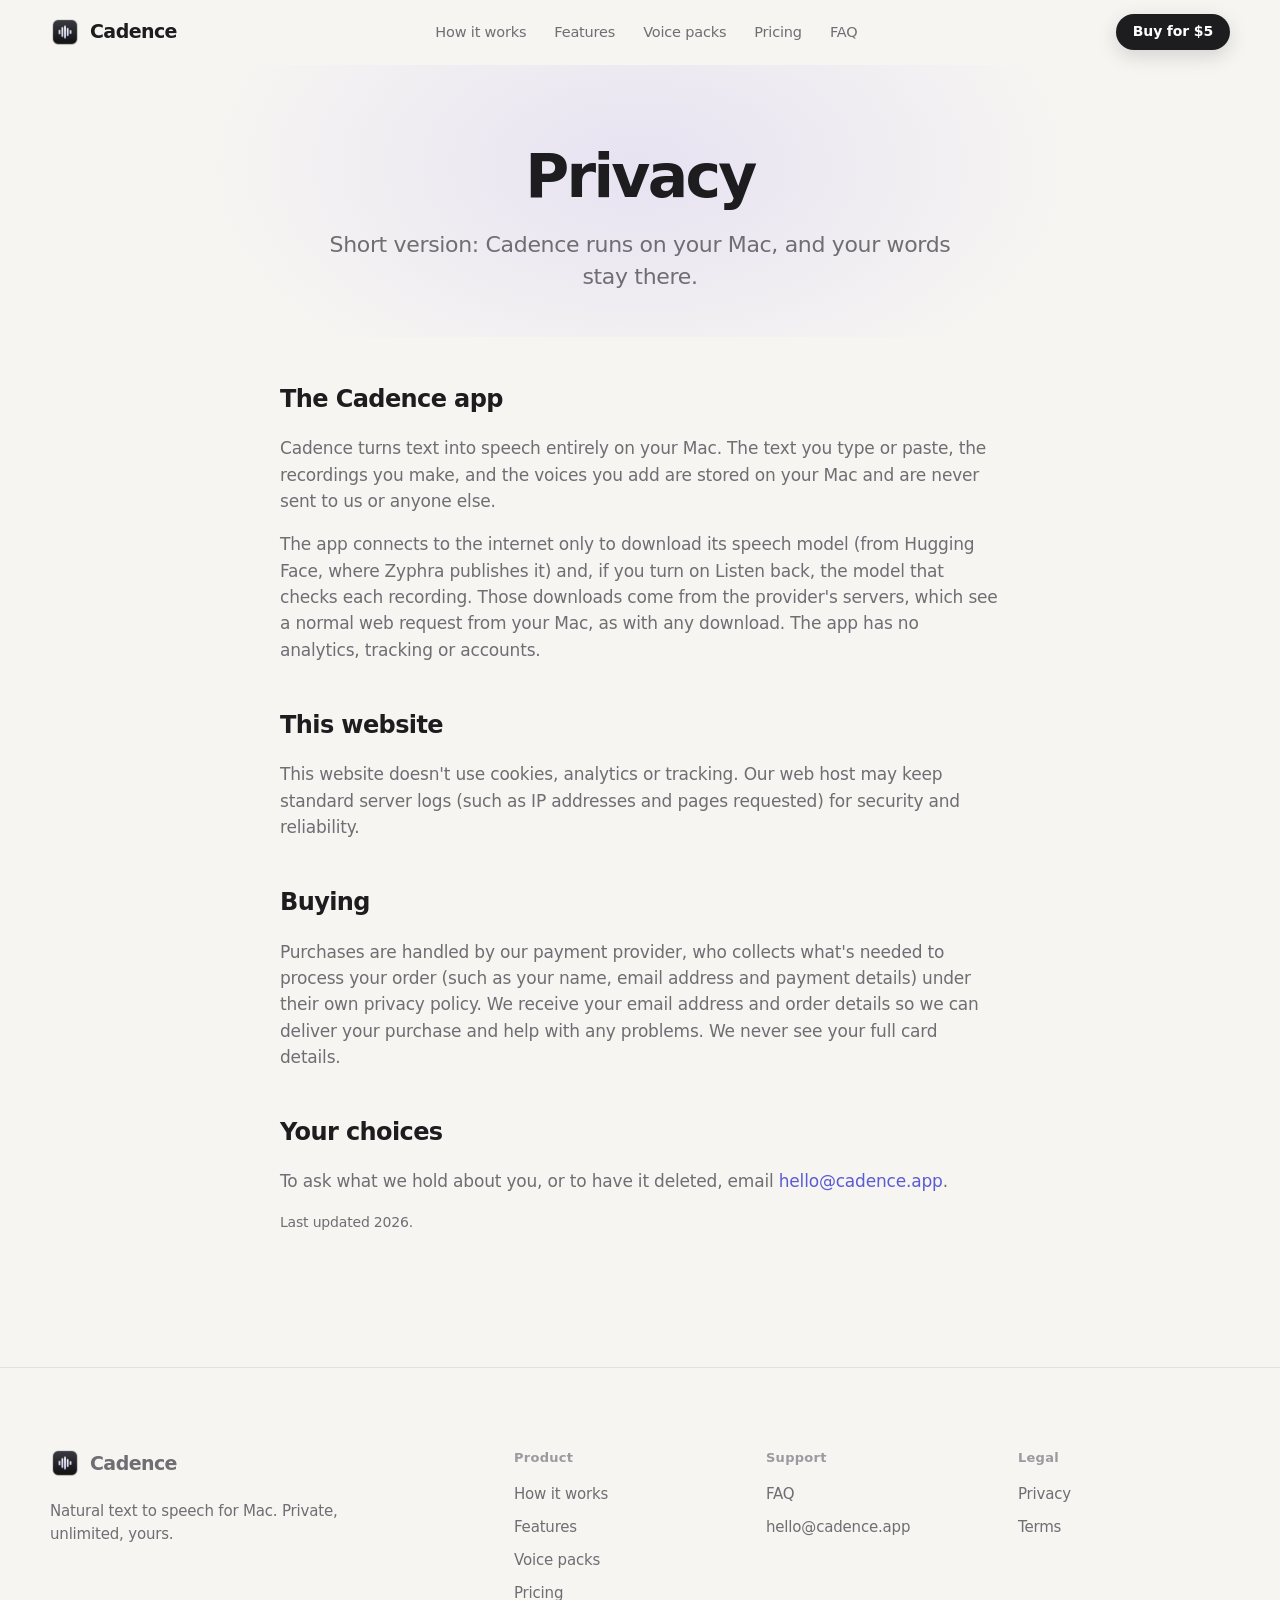
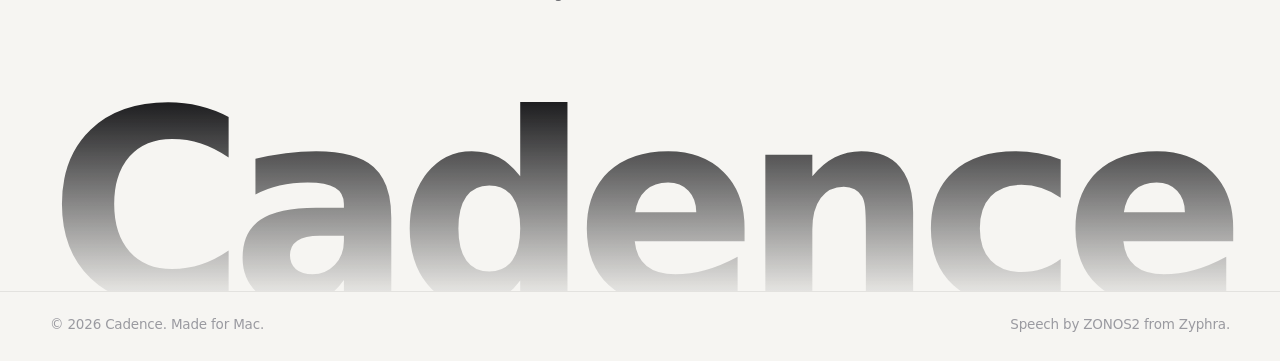
==== privacy.html @ 1a692eb3 "Cadence website: home page, voice packs store, privacy and terms A static site styled after the app " ====
<!doctype html>
<html lang="en">
<head>
  <meta charset="utf-8">
  <meta name="viewport" content="width=device-width, initial-scale=1">
  <title>Privacy · Cadence</title>
  <meta name="description" content="How Cadence handles your data: your words stay on your Mac.">
  <meta name="theme-color" content="#f6f5f2" media="(prefers-color-scheme: light)">
  <meta name="theme-color" content="#111113" media="(prefers-color-scheme: dark)">
  <meta property="og:title" content="Privacy · Cadence">
  <meta property="og:description" content="Turn writing into natural speech in voices you choose. Runs on your Mac. $5, once.">
  <meta property="og:image" content="assets/img/og.png">
  <meta property="og:type" content="website">
  <meta name="twitter:card" content="summary_large_image">
  <link rel="icon" href="assets/img/icon.png">
  <link rel="apple-touch-icon" href="assets/img/icon.png">
  <link rel="stylesheet" href="assets/css/site.css">
</head>
<body>
  <a class="skip" href="index.html#main">Skip to content</a>

  <header class="site-header">
    <nav class="nav wrap" aria-label="Main">
      <a class="logo" href="index.html"><img src="assets/img/icon.png" alt="">Cadence</a>
      <div class="nav-links">
        <a href="index.html#how">How it works</a>
        <a href="index.html#features">Features</a>
        <a href="voices.html">Voice packs</a>
        <a href="index.html#pricing">Pricing</a>
        <a href="index.html#faq">FAQ</a>
      </div>
      <div class="nav-right">
        <a class="btn btn-primary btn-sm" data-buy="app"><span>Buy for <span data-price>$5</span></span></a>
        <button class="menu-button" aria-label="Menu" aria-expanded="false">
          <svg class="icon" viewBox="0 0 24 24"><path d="M4 8h16M4 16h16"/></svg>
        </button>
      </div>
    </nav>
    <div class="mobile-menu" hidden>
      <a href="index.html#how">How it works</a><a href="index.html#features">Features</a><a href="voices.html">Voice packs</a>
      <a href="index.html#pricing">Pricing</a><a href="index.html#faq">FAQ</a>
    </div>
  </header>

<!-- DRAFT: a starting point, not legal advice. Have it reviewed before you sell. -->
  <main id="main">
    <section class="page-hero">
      <div class="wrap"><h1 class="headline reveal">Privacy</h1>
        <p class="lede reveal">Short version: Cadence runs on your Mac, and your words stay there.</p></div>
    </section>
    <div class="prose wrap">
      <h2>The Cadence app</h2>
      <p>Cadence turns text into speech entirely on your Mac. The text you type or paste, the recordings you make, and the voices you add are stored on your Mac and are never sent to us or anyone else.</p>
      <p>The app connects to the internet only to download its speech model (from Hugging Face, where Zyphra publishes it) and, if you turn on Listen back, the model that checks each recording. Those downloads come from the provider's servers, which see a normal web request from your Mac, as with any download. The app has no analytics, tracking or accounts.</p>
      <h2>This website</h2>
      <p>This website doesn't use cookies, analytics or tracking. Our web host may keep standard server logs (such as IP addresses and pages requested) for security and reliability.</p>
      <h2>Buying</h2>
      <p>Purchases are handled by our payment provider, who collects what's needed to process your order (such as your name, email address and payment details) under their own privacy policy. We receive your email address and order details so we can deliver your purchase and help with any problems. We never see your full card details.</p>
      <h2>Your choices</h2>
      <p>To ask what we hold about you, or to have it deleted, email <a data-email href="#"></a>.</p>
      <p class="small">Last updated <span data-year>2026</span>.</p>
    </div>
  </main>

  <footer class="site-footer">
    <div class="wrap footer-grid">
      <div class="footer-brand">
        <a class="logo" href="index.html"><img src="assets/img/icon.png" alt="">Cadence</a>
        <p>Natural text to speech for Mac. Private, unlimited, yours.</p>
      </div>
      <div><h4>Product</h4><ul>
        <li><a href="index.html#how">How it works</a></li><li><a href="index.html#features">Features</a></li>
        <li><a href="voices.html">Voice packs</a></li><li><a href="index.html#pricing">Pricing</a></li></ul></div>
      <div><h4>Support</h4><ul>
        <li><a href="index.html#faq">FAQ</a></li><li><a data-email data-keep-text href="#">Contact us</a></li></ul></div>
      <div><h4>Legal</h4><ul>
        <li><a href="privacy.html">Privacy</a></li><li><a href="terms.html">Terms</a></li></ul></div>
    </div>
    <div class="wordmark" aria-hidden="true">Cadence</div>
    <div class="footer-bottom">
      <div class="wrap">
        <span>© <span data-year>2026</span> Cadence. Made for Mac.</span>
        <span>Speech by ZONOS2 from Zyphra.</span>
      </div>
    </div>
  </footer>

  <script src="assets/js/config.js"></script>
  <script src="assets/js/site.js"></script>
</body>
</html>
---- assets/css/site.css ----
/* Cadence — site styles. Colors and type follow the app. */
:root {
  --bg: #f6f5f2;
  --surface: #ffffff;
  --surface-2: #efeee9;
  --text: #1d1d1f;
  --muted: #6e6e73;
  --faint: #9a9aa0;
  --line: rgba(0, 0, 0, 0.08);
  --line-strong: rgba(0, 0, 0, 0.14);
  --accent: #5b5bd6;
  --accent-2: #8f6ff0;
  --accent-soft: rgba(91, 91, 214, 0.1);
  --ink: #1d1d1f;
  --on-ink: #ffffff;
  --shadow: 0 1px 2px rgba(0, 0, 0, 0.04), 0 10px 30px rgba(0, 0, 0, 0.07);
  --shadow-lg: 0 2px 6px rgba(0, 0, 0, 0.05), 0 40px 100px rgba(20, 20, 60, 0.18);
  --radius: 22px;
  --font: -apple-system, BlinkMacSystemFont, "SF Pro Display", "SF Pro Text", "Inter", "Helvetica Neue", system-ui, sans-serif;
  --mono: ui-monospace, "SF Mono", Menlo, monospace;
  --wrap: 1180px;
  color-scheme: light;
}

@media (prefers-color-scheme: dark) {
  :root {
    --bg: #111113;
    --surface: #1b1b1e;
    --surface-2: #26262a;
    --text: #f2f2f4;
    --muted: #a0a0a6;
    --faint: #6f6f76;
    --line: rgba(255, 255, 255, 0.08);
    --line-strong: rgba(255, 255, 255, 0.15);
    --accent: #8c8cf2;
    --accent-2: #b39cff;
    --accent-soft: rgba(140, 140, 242, 0.14);
    --ink: #f2f2f4;
    --on-ink: #111113;
    --shadow: 0 1px 2px rgba(0, 0, 0, 0.3), 0 10px 30px rgba(0, 0, 0, 0.35);
    --shadow-lg: 0 2px 6px rgba(0, 0, 0, 0.4), 0 40px 100px rgba(0, 0, 0, 0.6);
    color-scheme: dark;
  }
}

*, *::before, *::after { box-sizing: border-box; }
[hidden] { display: none !important; }
html { scroll-behavior: smooth; -webkit-text-size-adjust: 100%; }
body {
  margin: 0; background: var(--bg); color: var(--text);
  font: 17px/1.55 var(--font); letter-spacing: -0.011em;
  -webkit-font-smoothing: antialiased; text-rendering: optimizeLegibility;
}
img { max-width: 100%; display: block; }
a { color: inherit; text-decoration: none; }
button { font: inherit; color: inherit; }
svg.icon { width: 22px; height: 22px; fill: none; stroke: currentColor; stroke-width: 1.7; stroke-linecap: round; stroke-linejoin: round; }
:focus-visible { outline: 2px solid var(--accent); outline-offset: 3px; border-radius: 6px; }
.wrap { width: min(var(--wrap), calc(100% - 48px)); margin: 0 auto; }
.skip { position: absolute; left: -999px; top: 8px; z-index: 100; background: var(--ink); color: var(--on-ink); padding: 8px 14px; border-radius: 999px; }
.skip:focus { left: 12px; }

/* ---------- type ---------- */
.eyebrow {
  display: inline-flex; align-items: center; gap: 8px; padding: 6px 12px 6px 8px; border-radius: 999px;
  background: var(--surface); border: 1px solid var(--line); font-size: 13px; color: var(--muted); font-weight: 500;
}
.eyebrow .dot { width: 18px; height: 18px; border-radius: 50%; background: linear-gradient(135deg, var(--accent), var(--accent-2)); display: grid; place-items: center; }
.eyebrow .dot::after { content: ""; width: 6px; height: 6px; border-radius: 50%; background: #fff; }
h1, h2, h3 { margin: 0; letter-spacing: -0.035em; font-weight: 700; }
.display { font-size: clamp(46px, 8.2vw, 104px); line-height: 0.98; letter-spacing: -0.05em; }
.headline { font-size: clamp(34px, 5vw, 60px); line-height: 1.04; letter-spacing: -0.045em; }
.title { font-size: 22px; line-height: 1.2; letter-spacing: -0.02em; font-weight: 650; }
.lede { font-size: clamp(18px, 2vw, 22px); line-height: 1.45; color: var(--muted); letter-spacing: -0.015em; max-width: 640px; }
.muted { color: var(--muted); }
.small { font-size: 14px; }
.gradient-text { background: linear-gradient(100deg, var(--accent) 10%, var(--accent-2) 90%); -webkit-background-clip: text; background-clip: text; color: transparent; }

/* ---------- buttons ---------- */
.btn {
  display: inline-flex; align-items: center; justify-content: center; gap: 8px; height: 46px; padding: 0 22px;
  border-radius: 999px; border: 1px solid var(--line-strong); background: var(--surface); font-weight: 600;
  font-size: 16px; letter-spacing: -0.01em; cursor: pointer; transition: transform .15s ease, background .2s, opacity .2s, box-shadow .2s;
  white-space: nowrap;
}
.btn:hover { background: var(--surface-2); }
.btn:active { transform: scale(.98); }
.btn-primary { background: var(--ink); color: var(--on-ink); border-color: transparent; box-shadow: 0 6px 20px rgba(0, 0, 0, .14); }
.btn-primary:hover { background: var(--ink); opacity: .9; }
.btn-ghost { background: transparent; border-color: transparent; }
.btn-ghost:hover { background: var(--surface); }
.btn-sm { height: 36px; padding: 0 16px; font-size: 14px; }
.btn .arrow { transition: transform .2s; }
.btn:hover .arrow { transform: translateX(3px); }

/* ---------- header ---------- */
.site-header {
  position: sticky; top: 0; z-index: 50; transition: background .25s, border-color .25s, backdrop-filter .25s;
  border-bottom: 1px solid transparent;
}
.site-header.scrolled {
  background: color-mix(in srgb, var(--bg) 78%, transparent);
  backdrop-filter: saturate(180%) blur(18px); -webkit-backdrop-filter: saturate(180%) blur(18px);
  border-bottom-color: var(--line);
}
.nav { height: 64px; display: flex; align-items: center; justify-content: space-between; gap: 24px; }
.logo { display: inline-flex; align-items: center; gap: 10px; font-weight: 700; font-size: 19px; letter-spacing: -0.03em; }
.logo img { width: 30px; height: 30px; }
.nav-links { display: flex; gap: 28px; font-size: 14.5px; color: var(--muted); }
.nav-links a { transition: color .15s; }
.nav-links a:hover, .nav-links a[aria-current="page"] { color: var(--text); }
.nav-right { display: flex; align-items: center; gap: 10px; }
.menu-button { display: none; width: 38px; height: 38px; border: 0; background: transparent; border-radius: 10px; cursor: pointer; }
.mobile-menu { display: none; }

/* ---------- hero ---------- */
.hero { position: relative; padding: 72px 0 40px; text-align: center; overflow: hidden; }
.hero::before {
  content: ""; position: absolute; inset: -20% -10% auto; height: 900px; z-index: -1; pointer-events: none;
  background:
    radial-gradient(40% 50% at 30% 30%, rgba(143, 111, 240, .16), transparent 70%),
    radial-gradient(45% 55% at 70% 40%, rgba(91, 91, 214, .14), transparent 70%);
  filter: blur(10px);
}
.hero .eyebrow { margin-bottom: 28px; }
.hero h1 { margin: 0 auto; max-width: 980px; }
.hero .lede { margin: 26px auto 0; }
.hero-ctas { display: flex; gap: 12px; justify-content: center; flex-wrap: wrap; margin-top: 36px; }
.req { margin-top: 18px; font-size: 13.5px; color: var(--faint); }

.window {
  position: relative; margin: 64px auto 0; width: min(1080px, 100%); border-radius: 16px; overflow: hidden;
  background: var(--surface); border: 1px solid var(--line); box-shadow: var(--shadow-lg);
}
.window-bar { height: 30px; display: flex; align-items: center; gap: 8px; padding: 0 14px; background: var(--surface); border-bottom: 1px solid var(--line); }
.window-bar i { width: 12px; height: 12px; border-radius: 50%; background: #ff5f57; }
.window-bar i:nth-child(2) { background: #febc2e; }
.window-bar i:nth-child(3) { background: #28c840; }
.window img { width: 100%; height: auto; }

/* ---------- sections ---------- */
section { padding: 120px 0; }
.section-head { text-align: center; max-width: 760px; margin: 0 auto 56px; }
.section-head .kicker { font-size: 14px; font-weight: 600; color: var(--accent); letter-spacing: 0; margin-bottom: 14px; display: block; }
.section-head .lede { margin: 18px auto 0; }

/* ---------- samples ---------- */
.samples { display: grid; grid-template-columns: repeat(3, 1fr); gap: 18px; }
.sample {
  display: flex; flex-direction: column; gap: 18px; padding: 24px; border-radius: var(--radius);
  background: var(--surface); border: 1px solid var(--line); box-shadow: var(--shadow);
}
.sample-head { display: flex; align-items: center; gap: 12px; }
.avatar {
  width: 40px; height: 40px; border-radius: 50%; flex: none; display: grid; place-items: center; color: #fff;
  font-size: 14px; font-weight: 650;
  background: linear-gradient(135deg, hsl(var(--h, 240) 55% 60%), hsl(calc(var(--h, 240) + 40) 55% 48%));
}
.sample-name { font-weight: 650; letter-spacing: -0.02em; }
.sample-style { font-size: 13.5px; color: var(--muted); }
.sample blockquote { margin: 0; font-size: 17px; line-height: 1.5; color: var(--text); flex: 1; }
.sample blockquote::before { content: "“"; } .sample blockquote::after { content: "”"; }
.play-row { display: flex; align-items: center; gap: 14px; }
.play {
  width: 44px; height: 44px; border-radius: 50%; border: 0; flex: none; display: grid; place-items: center;
  background: var(--accent); color: #fff; cursor: pointer; transition: transform .15s, opacity .2s;
}
.play:hover { transform: scale(1.05); }
.play svg { width: 18px; height: 18px; fill: currentColor; }
.play .i-pause { display: none; }
.play.playing .i-play { display: none; }
.play.playing .i-pause { display: block; }
.play[disabled] { background: var(--surface-2); color: var(--faint); cursor: default; transform: none; }
.wave { display: flex; align-items: center; gap: 3px; height: 28px; flex: 1; }
.wave span { width: 3px; border-radius: 3px; background: var(--line-strong); height: 30%; transition: background .3s; }
.playing + .wave span { background: var(--accent); animation: wave 1s ease-in-out infinite; }
@keyframes wave { 0%, 100% { transform: scaleY(.45); } 50% { transform: scaleY(1); } }
.soon-note { font-size: 13px; color: var(--faint); }

/* ---------- how it works ---------- */
.steps { display: grid; grid-template-columns: repeat(3, 1fr); gap: 18px; margin-bottom: 40px; }
.step { padding: 6px 4px; }
.step .num { font-size: 13px; font-weight: 650; color: var(--accent); font-variant-numeric: tabular-nums; }
.step h3 { font-size: 21px; letter-spacing: -0.025em; margin: 10px 0 8px; }
.step p { margin: 0; color: var(--muted); }
.showcase { display: grid; gap: 22px; justify-items: center; }
.tabs { display: inline-flex; gap: 4px; padding: 4px; border-radius: 999px; background: var(--surface); border: 1px solid var(--line); box-shadow: var(--shadow); flex-wrap: wrap; justify-content: center; }
.tab { height: 38px; padding: 0 18px; border: 0; border-radius: 999px; background: transparent; color: var(--muted); font-weight: 550; font-size: 14.5px; cursor: pointer; transition: background .2s, color .2s; }
.tab[aria-selected="true"] { background: var(--ink); color: var(--on-ink); }
.showcase .window { margin-top: 6px; }
.showcase .caption { text-align: center; color: var(--muted); max-width: 620px; min-height: 3.1em; margin: 0; }
.showcase picture img { transition: opacity .25s; }

/* ---------- features (bento) ---------- */
.bento { display: grid; grid-template-columns: repeat(6, 1fr); gap: 18px; }
.tile {
  grid-column: span 2; position: relative; overflow: hidden; padding: 30px; border-radius: var(--radius);
  background: var(--surface); border: 1px solid var(--line); box-shadow: var(--shadow); min-height: 250px;
  display: flex; flex-direction: column;
}
.tile.wide { grid-column: span 3; }
.tile.full { grid-column: span 6; }
.tile .tile-icon { width: 44px; height: 44px; border-radius: 12px; display: grid; place-items: center; background: var(--accent-soft); color: var(--accent); margin-bottom: auto; }
.tile h3 { font-size: 23px; letter-spacing: -0.03em; margin: 26px 0 8px; }
.tile p { margin: 0; color: var(--muted); font-size: 16px; }
.tile.dark { background: #141416; color: #f2f2f4; border-color: transparent; }
.tile.dark p { color: #a0a0a6; }
.tile.dark .tile-icon { background: rgba(255, 255, 255, .08); color: #fff; }
.tile .big-number { font-size: clamp(52px, 7vw, 84px); font-weight: 750; letter-spacing: -0.05em; line-height: 1; margin-top: auto; }
.tile-private .tile-icon { margin-bottom: 0; }
.tile-private .big-number { margin-top: 26px; }
.big-number .unit { font-size: 18px; font-weight: 500; letter-spacing: -0.01em; color: #a0a0a6; margin-left: 6px; }
.tile code, .code-card { font-family: var(--mono); font-size: 13.5px; }
.code-card { margin-top: 18px; padding: 14px 16px; border-radius: 12px; background: var(--surface-2); line-height: 1.8; color: var(--muted); }
.code-card b { color: var(--text); font-weight: 500; }
.tile .bars { display: flex; align-items: center; gap: 6px; height: 70px; margin-top: 18px; }
.tile .bars span { flex: 1; border-radius: 6px; background: linear-gradient(180deg, var(--accent-2), var(--accent)); opacity: .85; animation: wave 1.6s ease-in-out infinite; }
.tile.dark .bars span { background: linear-gradient(180deg, #fff, #b8b8ff); }

/* ---------- compare ---------- */
.compare { width: min(880px, 100%); margin: 0 auto; border-radius: var(--radius); overflow: hidden; background: var(--surface); border: 1px solid var(--line); box-shadow: var(--shadow); }
.compare table { width: 100%; border-collapse: collapse; }
.compare th, .compare td { padding: 18px 24px; text-align: left; border-bottom: 1px solid var(--line); font-size: 16px; vertical-align: top; }
.compare tr:last-child td { border-bottom: 0; }
.compare thead th { font-size: 14px; font-weight: 600; color: var(--muted); background: var(--surface-2); }
.compare thead th.us { color: var(--text); }
.compare td:first-child { color: var(--muted); width: 30%; }
.compare td.us { font-weight: 600; }
.yes { color: var(--accent); }

/* ---------- packs ---------- */
.packs { display: grid; grid-template-columns: repeat(3, 1fr); gap: 18px; }
.pack {
  display: flex; flex-direction: column; padding: 26px; border-radius: var(--radius); background: var(--surface);
  border: 1px solid var(--line); box-shadow: var(--shadow); transition: transform .25s, box-shadow .25s;
}
.pack:hover { transform: translateY(-3px); box-shadow: var(--shadow-lg); }
.pack-top { display: flex; justify-content: space-between; align-items: center; margin-bottom: 22px; }
.faces { display: flex; }
.faces .avatar { width: 36px; height: 36px; font-size: 12.5px; border: 2px solid var(--surface); margin-left: -9px; }
.faces .avatar:first-child { margin-left: 0; }
.chip { font-size: 12.5px; font-weight: 600; color: var(--muted); padding: 5px 10px; border-radius: 999px; background: var(--surface-2); }
.pack h3 { font-size: 23px; letter-spacing: -0.03em; }
.pack p { margin: 8px 0 0; color: var(--muted); font-size: 15.5px; flex: 1; }
.pack .voices-list { margin-top: 14px; font-size: 13.5px; color: var(--faint); }
.pack-foot { display: flex; align-items: center; justify-content: space-between; gap: 12px; margin-top: 22px; padding-top: 18px; border-top: 1px solid var(--line); }
.pack-foot .price { font-size: 22px; font-weight: 700; letter-spacing: -0.03em; }
.pack-foot .actions { display: flex; align-items: center; gap: 8px; }
.pack .play { width: 36px; height: 36px; }
.pack .play svg { width: 15px; height: 15px; }
.more-link { display: flex; justify-content: center; margin-top: 36px; }

.filters { position: relative; z-index: 1; display: flex; flex-wrap: wrap; justify-content: center; gap: 8px; margin: 0 0 40px; }
.filter { height: 36px; padding: 0 16px; border-radius: 999px; border: 1px solid var(--line-strong); background: transparent; color: var(--muted); font-size: 14.5px; font-weight: 550; cursor: pointer; }
.filter[aria-pressed="true"] { background: var(--ink); color: var(--on-ink); border-color: transparent; }

.bundle {
  display: flex; align-items: center; justify-content: space-between; gap: 24px; flex-wrap: wrap;
  margin-top: 18px; padding: 30px 34px; border-radius: var(--radius); color: #fff;
  background: radial-gradient(120% 140% at 0% 0%, #6d5ae6 0%, #2a2a8a 45%, #141416 100%);
  box-shadow: var(--shadow-lg);
}
.bundle h3 { font-size: 26px; letter-spacing: -0.03em; }
.bundle p { margin: 6px 0 0; color: rgba(255, 255, 255, .72); }
.bundle .price { font-size: 30px; font-weight: 750; letter-spacing: -0.04em; margin-right: 14px; }
.bundle .btn { background: #fff; color: #141416; border-color: transparent; }

/* ---------- pricing ---------- */
.price-card {
  width: min(520px, 100%); margin: 0 auto; padding: 44px; border-radius: 28px; text-align: center;
  background: var(--surface); border: 1px solid var(--line); box-shadow: var(--shadow-lg); position: relative; overflow: hidden;
}
.price-card::before { content: ""; position: absolute; inset: 0 0 auto; height: 4px; background: linear-gradient(90deg, var(--accent), var(--accent-2)); }
.price-card img { width: 72px; height: 72px; margin: 0 auto 18px; }
.price-card .amount { font-size: 76px; font-weight: 750; letter-spacing: -0.06em; line-height: 1; margin: 18px 0 6px; }
.price-card .once { color: var(--muted); }
.price-card ul { list-style: none; padding: 0; margin: 30px 0; text-align: left; display: grid; gap: 12px; }
.price-card li { display: flex; gap: 12px; align-items: flex-start; font-size: 16px; }
.price-card li svg { flex: none; color: var(--accent); margin-top: 2px; width: 20px; height: 20px; }
.price-card .btn { width: 100%; height: 52px; font-size: 17px; }
.price-card .req { margin-top: 16px; }

/* ---------- faq ---------- */
.faq { width: min(820px, 100%); margin: 0 auto; }
.faq details { border-bottom: 1px solid var(--line); }
.faq summary {
  list-style: none; cursor: pointer; padding: 22px 0; display: flex; justify-content: space-between; align-items: center;
  gap: 20px; font-size: 19px; font-weight: 600; letter-spacing: -0.02em;
}
.faq summary::-webkit-details-marker { display: none; }
.faq summary::after { content: "+"; font-size: 26px; font-weight: 300; color: var(--muted); transition: transform .25s; flex: none; }
.faq details[open] summary::after { transform: rotate(45deg); }
.faq details p { margin: -6px 0 22px; color: var(--muted); max-width: 680px; }

/* ---------- final cta ---------- */
.cta-band { text-align: center; padding: 140px 0; }
.cta-band .headline { max-width: 820px; margin: 0 auto; }
.cta-band .hero-ctas { margin-top: 30px; }

/* ---------- footer ---------- */
.site-footer { position: relative; overflow: hidden; padding: 80px 0 0; border-top: 1px solid var(--line); }
.footer-grid { display: grid; grid-template-columns: 2fr 1fr 1fr 1fr; gap: 40px; }
.footer-grid h4 { margin: 0 0 14px; font-size: 13px; font-weight: 600; color: var(--faint); letter-spacing: .02em; }
.footer-grid ul { list-style: none; margin: 0; padding: 0; display: grid; gap: 10px; font-size: 15px; }
.footer-grid a { color: var(--muted); transition: color .15s; }
.footer-grid a:hover { color: var(--text); }
.footer-brand p { color: var(--muted); max-width: 300px; margin: 14px 0 0; font-size: 15px; }
.wordmark {
  font-size: clamp(84px, 21vw, 320px); font-weight: 800; letter-spacing: -0.055em; line-height: .8; text-align: center;
  margin: 70px 0 0; user-select: none; white-space: nowrap;
  background: linear-gradient(180deg, var(--text) 0%, color-mix(in srgb, var(--text) 8%, transparent) 88%);
  -webkit-background-clip: text; background-clip: text; color: transparent;
  transform: translateY(12%);
}
.footer-bottom { position: relative; border-top: 1px solid var(--line); background: var(--bg); }
.footer-bottom .wrap { display: flex; justify-content: space-between; flex-wrap: wrap; gap: 12px; padding: 22px 0 26px; font-size: 13.5px; color: var(--faint); }

/* ---------- page header (inner pages) ---------- */
.page-hero { padding: 80px 0 44px; text-align: center; position: relative; overflow: hidden; }
.page-hero::before {
  content: ""; position: absolute; inset: -40% -10% auto; height: 700px; z-index: -1; pointer-events: none;
  background: radial-gradient(40% 50% at 50% 30%, rgba(143, 111, 240, .14), transparent 70%);
}
.page-hero .lede { margin: 22px auto 0; }
.prose { width: min(720px, 100%); margin: 0 auto; padding: 0 0 120px; }
.prose h2 { font-size: 24px; letter-spacing: -0.025em; margin: 44px 0 12px; }
.prose p, .prose li { color: var(--muted); }
.prose a { color: var(--accent); }

/* ---------- toast & reveal ---------- */
.toast {
  position: fixed; left: 50%; bottom: 28px; transform: translateX(-50%); z-index: 80; padding: 12px 18px; border-radius: 14px;
  background: var(--ink); color: var(--on-ink); font-size: 14.5px; box-shadow: var(--shadow-lg); max-width: calc(100% - 32px);
}
.reveal { opacity: 0; transform: translateY(24px); transition: opacity .8s cubic-bezier(.2, .7, .2, 1), transform .8s cubic-bezier(.2, .7, .2, 1); }
.reveal.in { opacity: 1; transform: none; }
@media (prefers-reduced-motion: reduce) {
  html { scroll-behavior: auto; }
  .reveal { opacity: 1; transform: none; transition: none; }
  .tile .bars span, .playing + .wave span { animation: none; }
}

/* ---------- responsive ---------- */
@media (max-width: 980px) {
  .nav-links { display: none; }
  .menu-button { display: grid; place-items: center; }
  .mobile-menu {
    display: grid; position: fixed; inset: 64px 0 auto; padding: 12px 24px 24px; gap: 4px; background: var(--bg);
    border-bottom: 1px solid var(--line); box-shadow: var(--shadow); z-index: 49;
  }
  .mobile-menu[hidden] { display: none !important; }
  .mobile-menu a { padding: 12px 0; font-size: 18px; font-weight: 550; border-bottom: 1px solid var(--line); }
  .samples, .packs { grid-template-columns: 1fr 1fr; }
  .bento { grid-template-columns: 1fr 1fr; }
  .tile, .tile.wide { grid-column: span 1; }
  .tile.full { grid-column: span 2; }
  .footer-grid { grid-template-columns: 1fr 1fr; }
  .footer-brand { grid-column: span 2; }
}
@media (max-width: 640px) {
  body { font-size: 16px; }
  .wrap { width: calc(100% - 32px); }
  section { padding: 84px 0; }
  .hero { padding-top: 48px; }
  .window { margin-top: 44px; border-radius: 12px; }
  .samples, .packs, .steps { grid-template-columns: 1fr; }
  .bento { grid-template-columns: 1fr; }
  .tile, .tile.wide, .tile.full { grid-column: span 1; min-height: 0; }
  .compare th, .compare td { padding: 14px 14px; font-size: 14.5px; }
  .compare td:first-child { width: 34%; }
  .price-card { padding: 32px 22px; }
  .nav-right .btn-ghost { display: none; }
  .bundle { padding: 26px; }
}
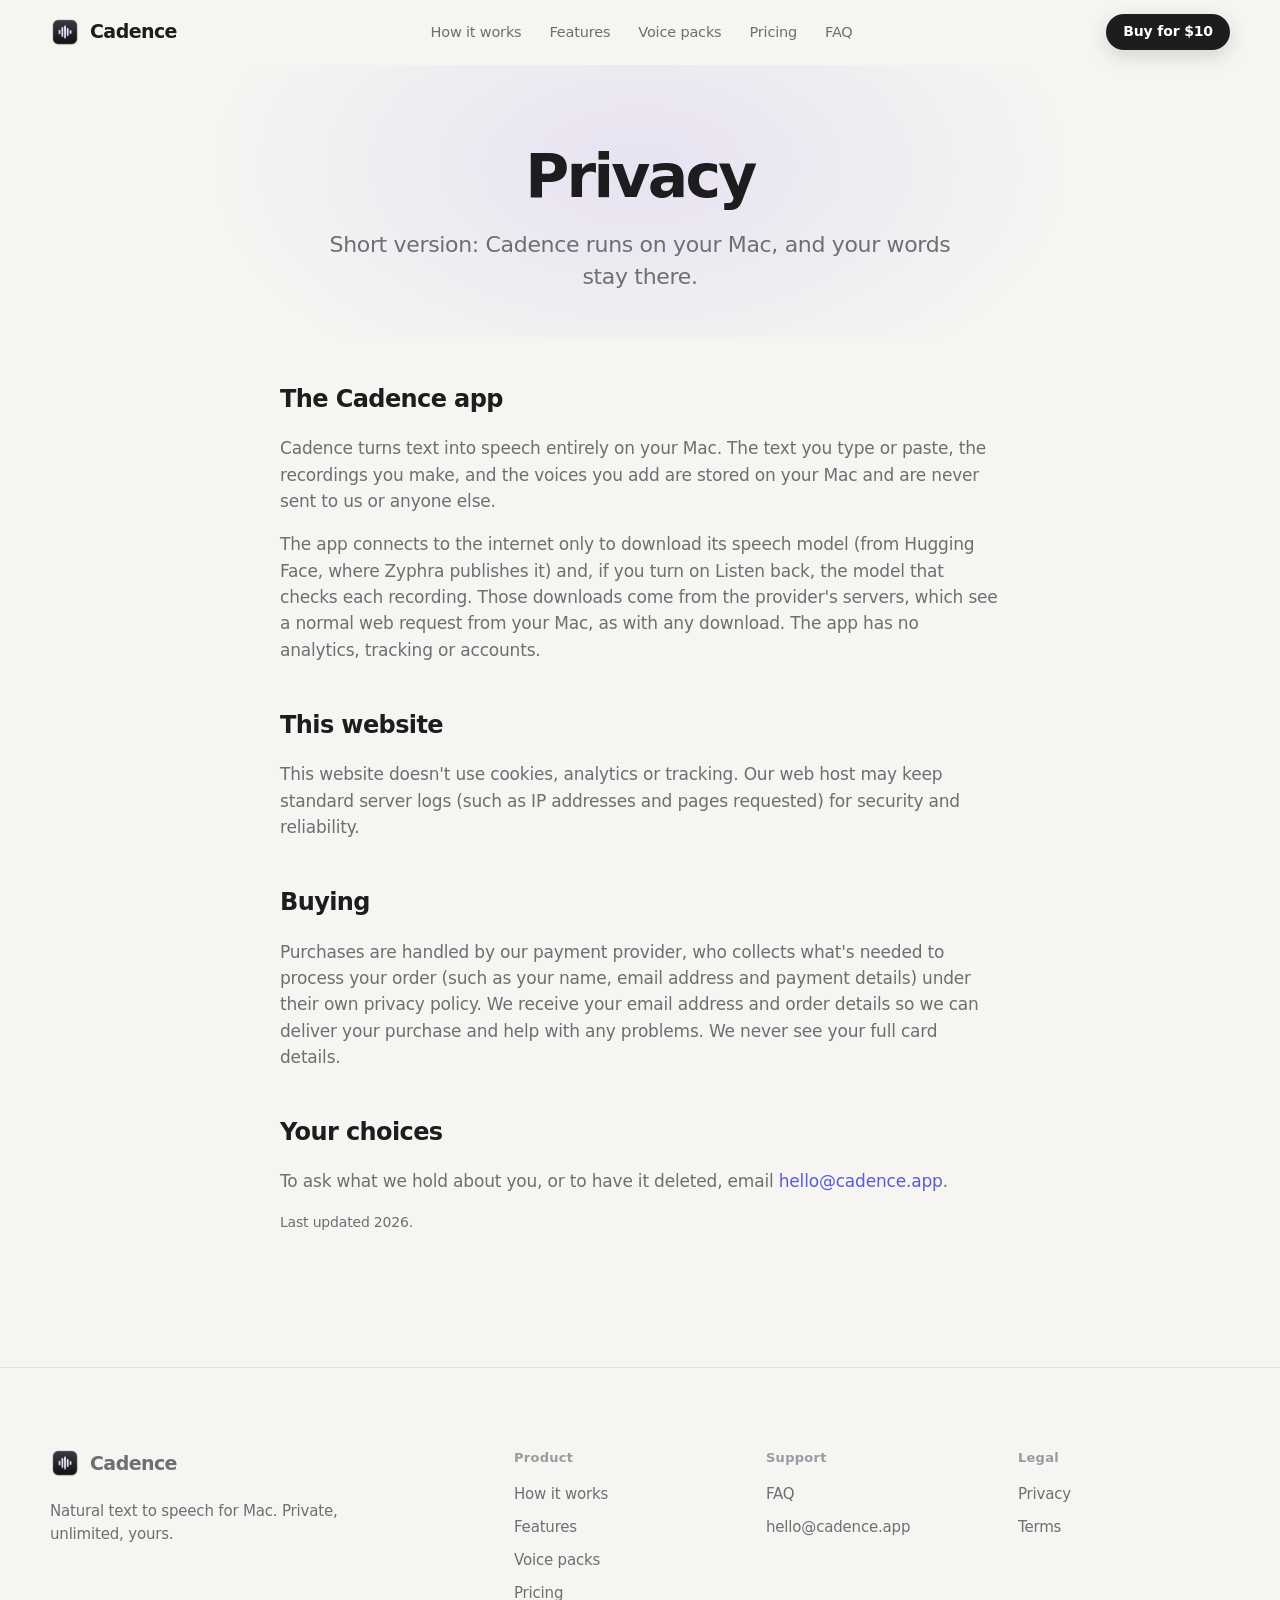
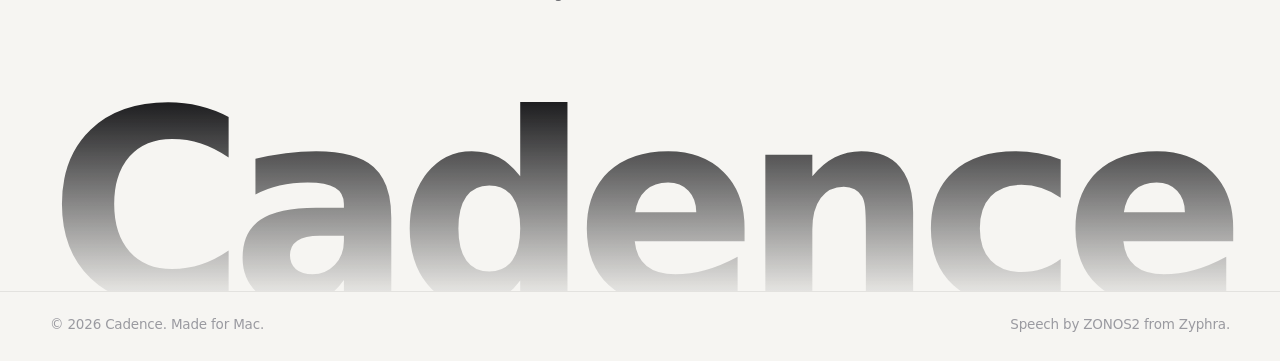
==== commit 6553f369: "Raise the price to $10 Updates config.js, the fallback text and meta descriptions, the link preview " ====
--- a/privacy.html
+++ b/privacy.html
@@ -8,7 +8,7 @@
   <meta name="theme-color" content="#f6f5f2" media="(prefers-color-scheme: light)">
   <meta name="theme-color" content="#111113" media="(prefers-color-scheme: dark)">
   <meta property="og:title" content="Privacy · Cadence">
-  <meta property="og:description" content="Turn writing into natural speech in voices you choose. Runs on your Mac. $5, once.">
+  <meta property="og:description" content="Turn writing into natural speech in voices you choose. Runs on your Mac. $10, once.">
   <meta property="og:image" content="assets/img/og.png">
   <meta property="og:type" content="website">
   <meta name="twitter:card" content="summary_large_image">
@@ -30,7 +30,7 @@
         <a href="index.html#faq">FAQ</a>
       </div>
       <div class="nav-right">
-        <a class="btn btn-primary btn-sm" data-buy="app"><span>Buy for <span data-price>$5</span></span></a>
+        <a class="btn btn-primary btn-sm" data-buy="app"><span>Buy for <span data-price>$10</span></span></a>
         <button class="menu-button" aria-label="Menu" aria-expanded="false">
           <svg class="icon" viewBox="0 0 24 24"><path d="M4 8h16M4 16h16"/></svg>
         </button>
--- a/assets/css/site.css
+++ b/assets/css/site.css
@@ -176,6 +176,12 @@
 .playing + .wave span { background: var(--accent); animation: wave 1s ease-in-out infinite; }
 @keyframes wave { 0%, 100% { transform: scaleY(.45); } 50% { transform: scaleY(1); } }
 .soon-note { font-size: 13px; color: var(--faint); }
+.soon-badge {
+  display: inline-flex; align-items: center; gap: 7px; margin-top: 12px; padding: 5px 12px; border-radius: 999px;
+  font-size: 13px; font-weight: 500; color: var(--muted); background: var(--surface-2); border: 1px solid var(--line);
+}
+.soon-badge svg { width: 15px; height: 15px; fill: none; stroke: currentColor; stroke-width: 1.7; stroke-linecap: round; stroke-linejoin: round; }
+.price-card .soon-badge { margin-top: 4px; }
 
 /* ---------- how it works ---------- */
 .steps { display: grid; grid-template-columns: repeat(3, 1fr); gap: 18px; margin-bottom: 40px; }
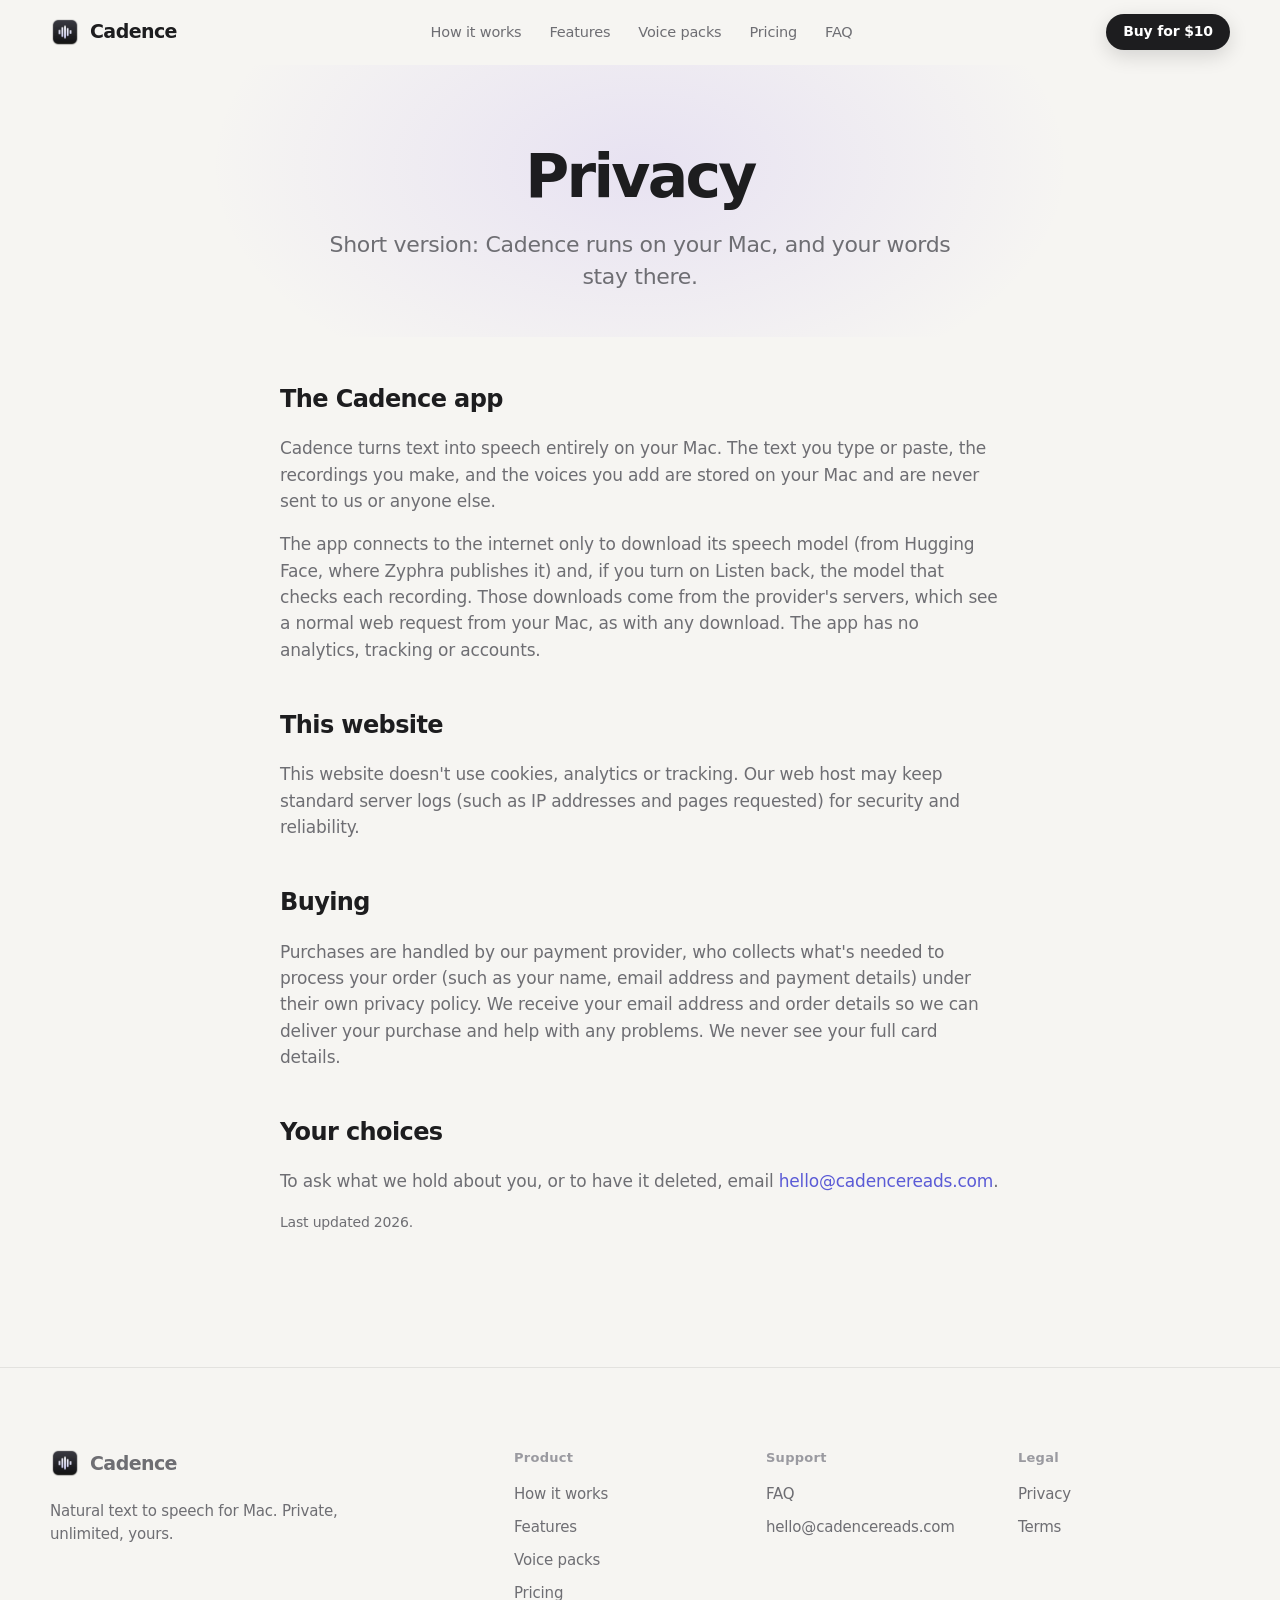
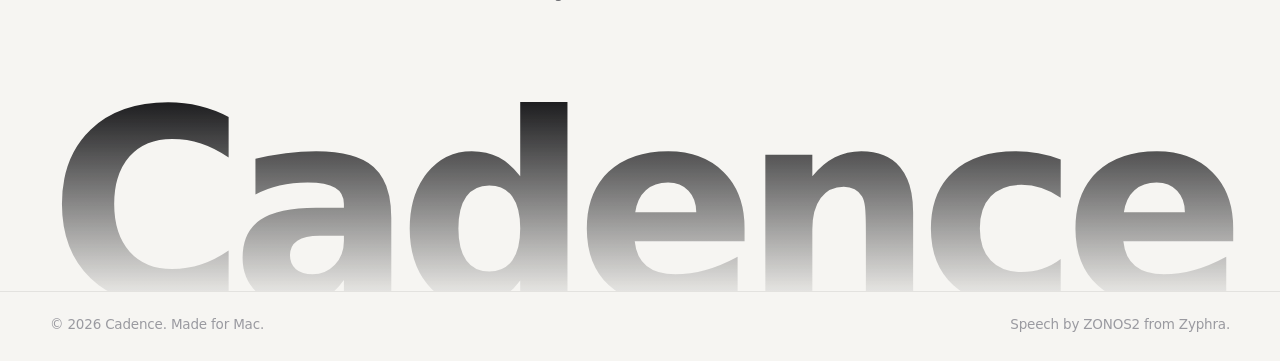
==== commit f5833cdf: "Use the cadencereads.com domain Adds the CNAME file for GitHub Pages, full-address link previews and" ====
--- a/privacy.html
+++ b/privacy.html
@@ -9,7 +9,9 @@
   <meta name="theme-color" content="#111113" media="(prefers-color-scheme: dark)">
   <meta property="og:title" content="Privacy · Cadence">
   <meta property="og:description" content="Turn writing into natural speech in voices you choose. Runs on your Mac. $10, once.">
-  <meta property="og:image" content="assets/img/og.png">
+  <meta property="og:image" content="https://cadencereads.com/assets/img/og.png">
+  <meta property="og:url" content="https://cadencereads.com/privacy.html">
+  <link rel="canonical" href="https://cadencereads.com/privacy.html">
   <meta property="og:type" content="website">
   <meta name="twitter:card" content="summary_large_image">
   <link rel="icon" href="assets/img/icon.png">
--- a/assets/css/site.css
+++ b/assets/css/site.css
@@ -236,6 +236,7 @@
 
 /* ---------- packs ---------- */
 .packs { display: grid; grid-template-columns: repeat(3, 1fr); gap: 18px; }
+.packs.two-up { grid-template-columns: 1fr 1fr; } /* 2 or 4 packs: no card left alone on a row */
 .pack {
   display: flex; flex-direction: column; padding: 26px; border-radius: var(--radius); background: var(--surface);
   border: 1px solid var(--line); box-shadow: var(--shadow); transition: transform .25s, box-shadow .25s;
@@ -245,6 +246,7 @@
 .faces { display: flex; }
 .faces .avatar { width: 36px; height: 36px; font-size: 12.5px; border: 2px solid var(--surface); margin-left: -9px; }
 .faces .avatar:first-child { margin-left: 0; }
+.faces .avatar.more { background: var(--surface-2); color: var(--muted); }
 .chip { font-size: 12.5px; font-weight: 600; color: var(--muted); padding: 5px 10px; border-radius: 999px; background: var(--surface-2); }
 .pack h3 { font-size: 23px; letter-spacing: -0.03em; }
 .pack p { margin: 8px 0 0; color: var(--muted); font-size: 15.5px; flex: 1; }
@@ -369,7 +371,7 @@
   section { padding: 84px 0; }
   .hero { padding-top: 48px; }
   .window { margin-top: 44px; border-radius: 12px; }
-  .samples, .packs, .steps { grid-template-columns: 1fr; }
+  .samples, .packs, .packs.two-up, .steps { grid-template-columns: 1fr; }
   .bento { grid-template-columns: 1fr; }
   .tile, .tile.wide, .tile.full { grid-column: span 1; min-height: 0; }
   .compare th, .compare td { padding: 14px 14px; font-size: 14.5px; }
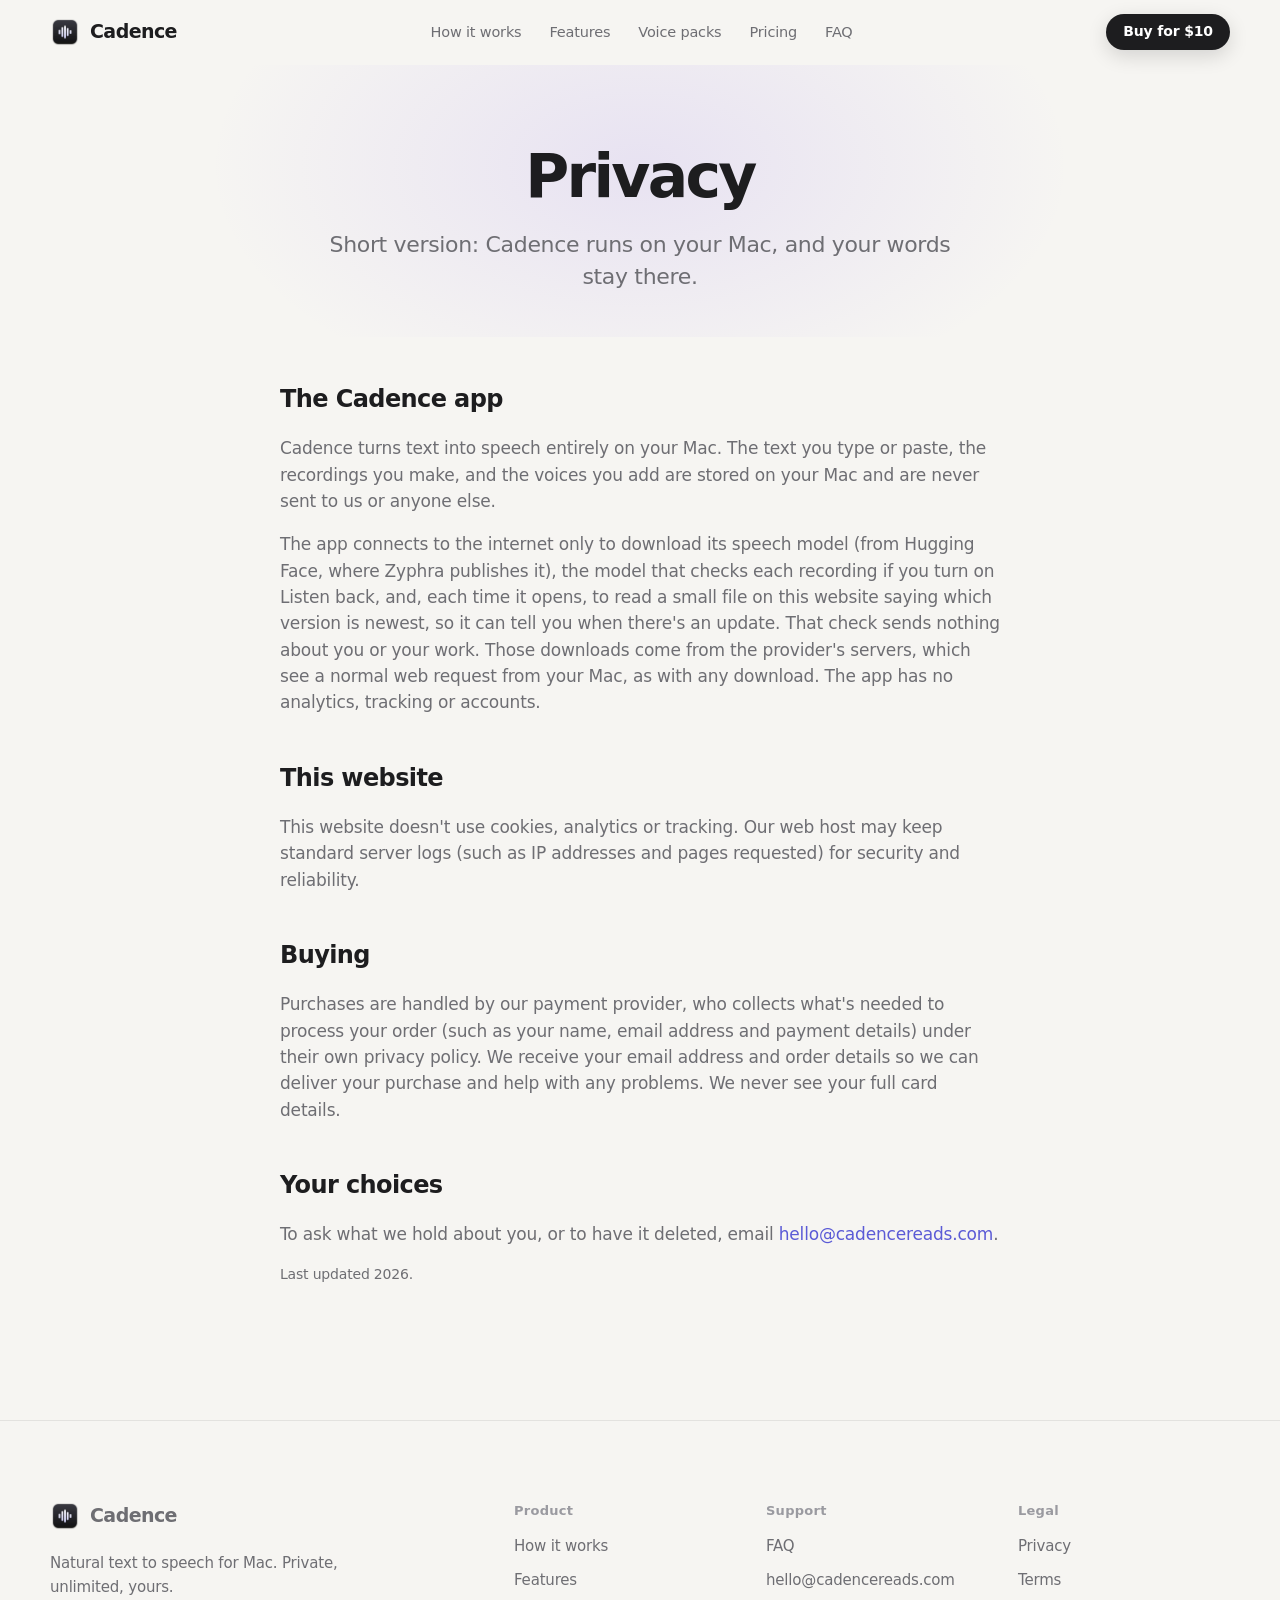
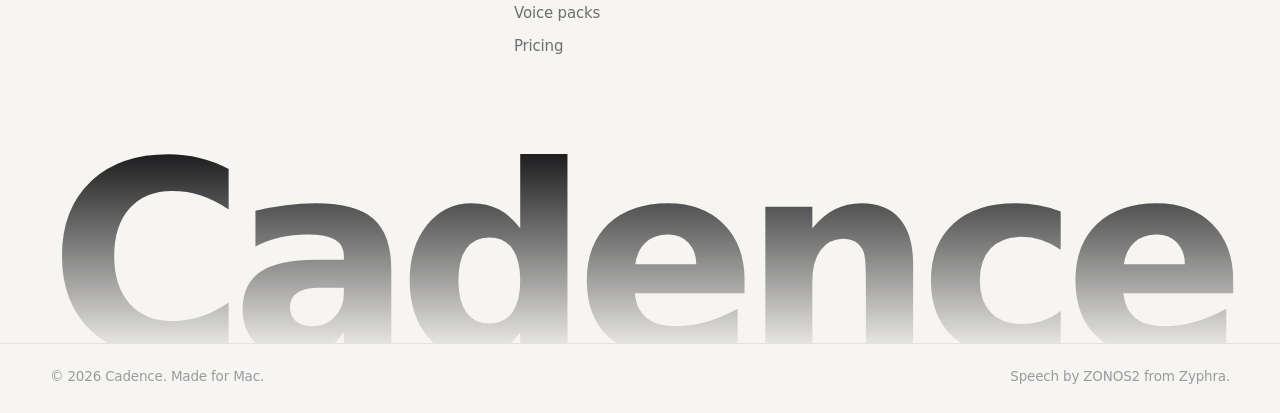
==== commit f59ebf69: "Add version.json for the app's update notice, and explain updates Co-Authored-By: Claude Opus 5.5 <n" ====
--- a/privacy.html
+++ b/privacy.html
@@ -9,7 +9,7 @@
   <meta name="theme-color" content="#111113" media="(prefers-color-scheme: dark)">
   <meta property="og:title" content="Privacy · Cadence">
   <meta property="og:description" content="Turn writing into natural speech in voices you choose. Runs on your Mac. $10, once.">
-  <meta property="og:image" content="https://cadencereads.com/assets/img/og.png">
+  <meta property="og:image" content="https://cadencereads.com/assets/img/og-logo.png">
   <meta property="og:url" content="https://cadencereads.com/privacy.html">
   <link rel="canonical" href="https://cadencereads.com/privacy.html">
   <meta property="og:type" content="website">
@@ -53,7 +53,7 @@
     <div class="prose wrap">
       <h2>The Cadence app</h2>
       <p>Cadence turns text into speech entirely on your Mac. The text you type or paste, the recordings you make, and the voices you add are stored on your Mac and are never sent to us or anyone else.</p>
-      <p>The app connects to the internet only to download its speech model (from Hugging Face, where Zyphra publishes it) and, if you turn on Listen back, the model that checks each recording. Those downloads come from the provider's servers, which see a normal web request from your Mac, as with any download. The app has no analytics, tracking or accounts.</p>
+      <p>The app connects to the internet only to download its speech model (from Hugging Face, where Zyphra publishes it), the model that checks each recording if you turn on Listen back, and, each time it opens, to read a small file on this website saying which version is newest, so it can tell you when there's an update. That check sends nothing about you or your work. Those downloads come from the provider's servers, which see a normal web request from your Mac, as with any download. The app has no analytics, tracking or accounts.</p>
       <h2>This website</h2>
       <p>This website doesn't use cookies, analytics or tracking. Our web host may keep standard server logs (such as IP addresses and pages requested) for security and reliability.</p>
       <h2>Buying</h2>
@@ -74,7 +74,7 @@
         <li><a href="index.html#how">How it works</a></li><li><a href="index.html#features">Features</a></li>
         <li><a href="voices.html">Voice packs</a></li><li><a href="index.html#pricing">Pricing</a></li></ul></div>
       <div><h4>Support</h4><ul>
-        <li><a href="index.html#faq">FAQ</a></li><li><a data-email data-keep-text href="#">Contact us</a></li></ul></div>
+        <li><a href="index.html#faq">FAQ</a></li><li><a data-email href="#">Contact us</a></li></ul></div>
       <div><h4>Legal</h4><ul>
         <li><a href="privacy.html">Privacy</a></li><li><a href="terms.html">Terms</a></li></ul></div>
     </div>
--- a/assets/css/site.css
+++ b/assets/css/site.css
@@ -299,6 +299,8 @@
 .faq summary::after { content: "+"; font-size: 26px; font-weight: 300; color: var(--muted); transition: transform .25s; flex: none; }
 .faq details[open] summary::after { transform: rotate(45deg); }
 .faq details p { margin: -6px 0 22px; color: var(--muted); max-width: 680px; }
+.faq-more { text-align: center; margin-top: 36px; color: var(--muted); }
+.faq-more a { color: var(--accent); }
 
 /* ---------- final cta ---------- */
 .cta-band { text-align: center; padding: 140px 0; }
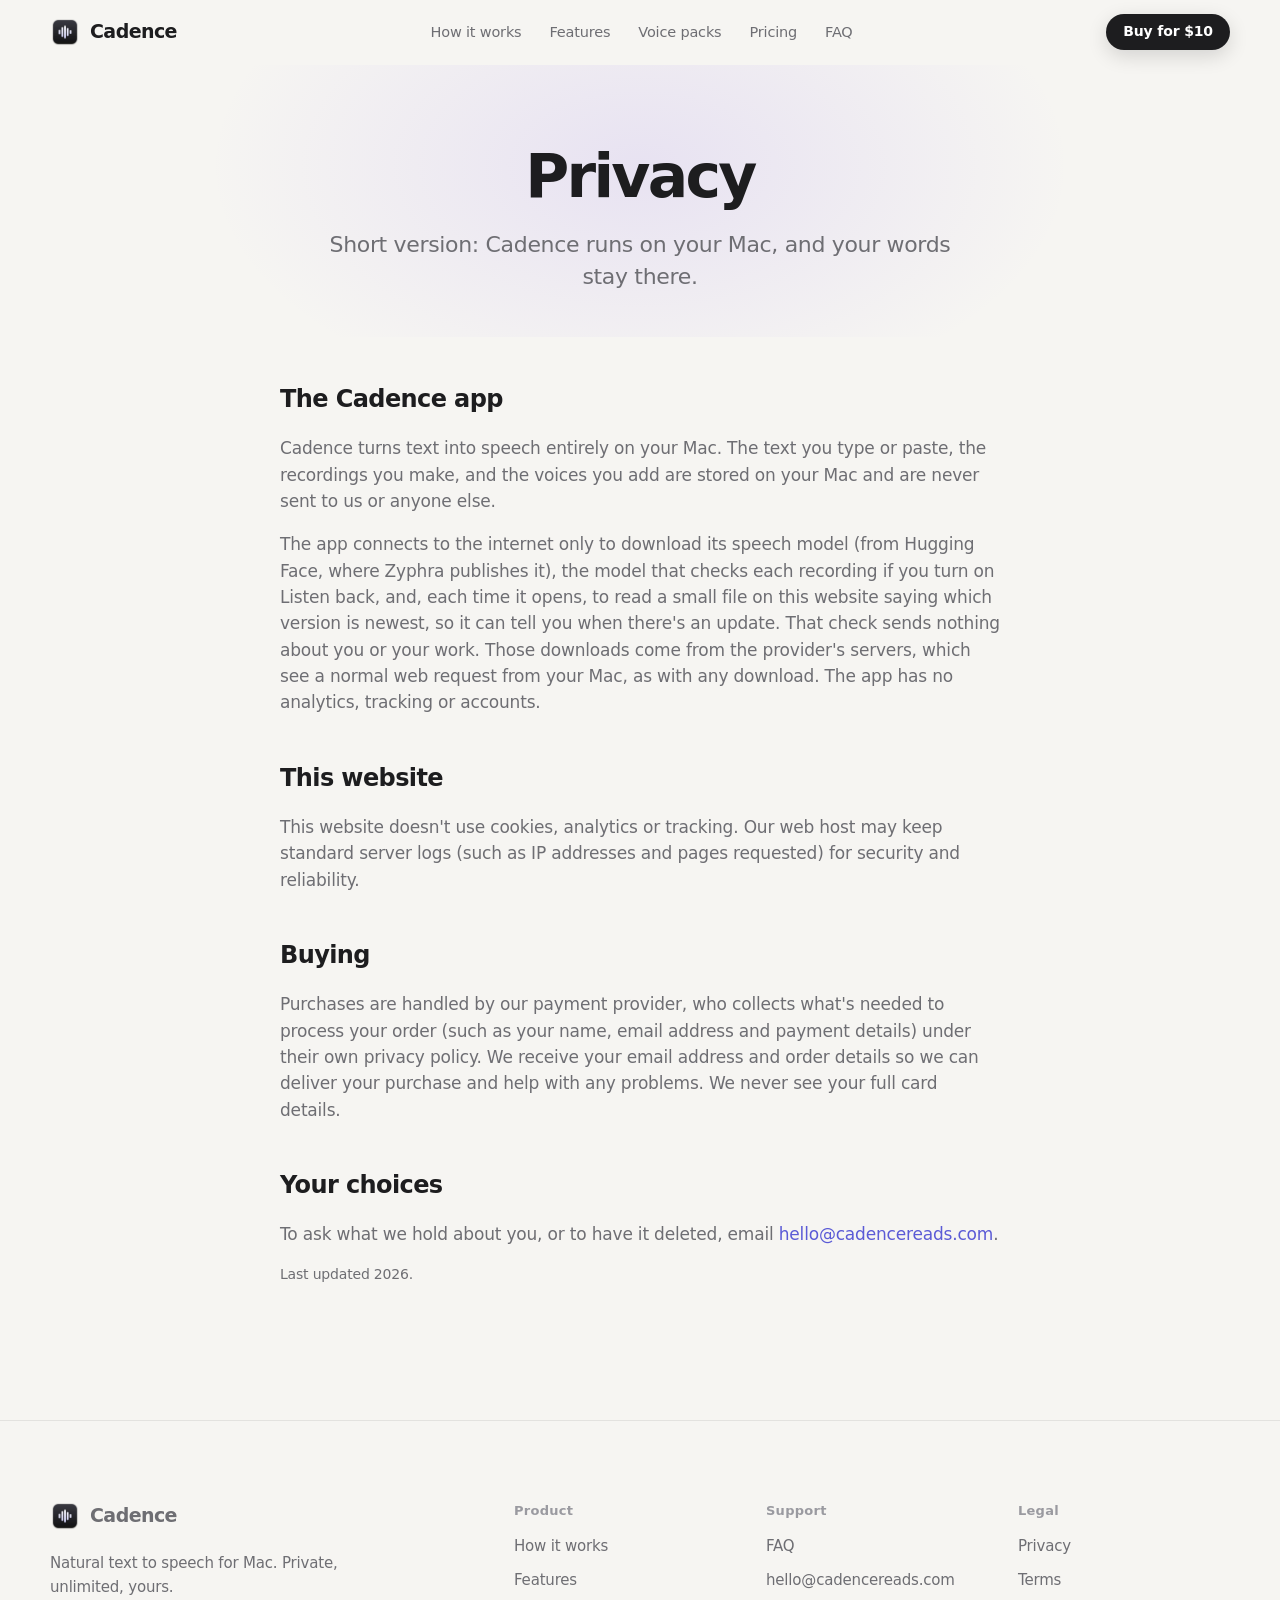
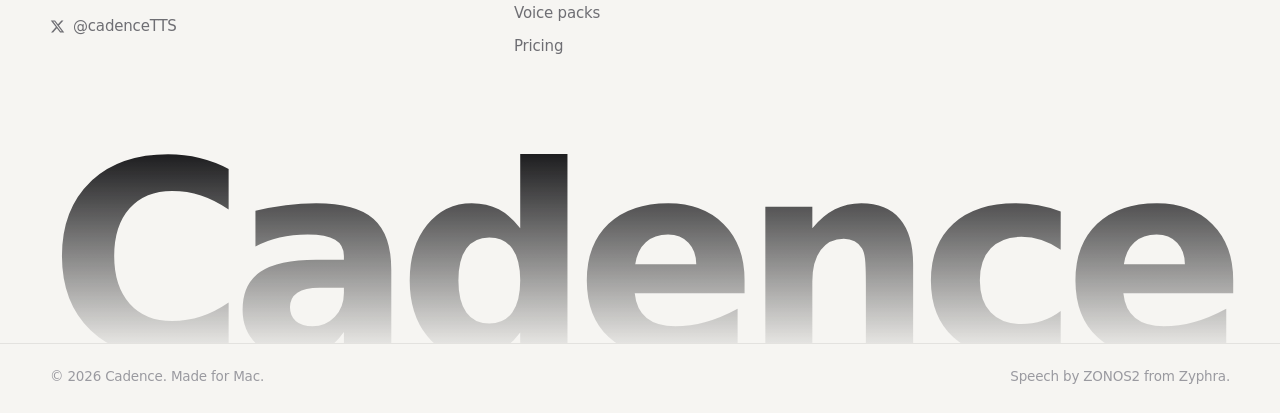
==== commit 2a1616b5: "Link the @cadenceTTS X account in every page's footer Co-Authored-By: Claude Opus 5.5 <noreply@anthr" ====
--- a/privacy.html
+++ b/privacy.html
@@ -14,6 +14,7 @@
   <link rel="canonical" href="https://cadencereads.com/privacy.html">
   <meta property="og:type" content="website">
   <meta name="twitter:card" content="summary_large_image">
+  <meta name="twitter:site" content="@cadenceTTS">
   <link rel="icon" href="assets/img/icon.png">
   <link rel="apple-touch-icon" href="assets/img/icon.png">
   <link rel="stylesheet" href="assets/css/site.css">
@@ -69,6 +70,7 @@
       <div class="footer-brand">
         <a class="logo" href="index.html"><img src="assets/img/icon.png" alt="">Cadence</a>
         <p>Natural text to speech for Mac. Private, unlimited, yours.</p>
+        <a class="social" data-x href="https://x.com/cadenceTTS" rel="noopener"><svg viewBox="0 0 24 24" aria-hidden="true"><path d="M18.244 2.25h3.308l-7.227 8.26 8.502 11.24H16.17l-5.214-6.817L4.99 21.75H1.68l7.73-8.835L1.254 2.25H8.08l4.713 6.231zm-1.161 17.52h1.833L7.084 4.126H5.117z"/></svg><span>@cadenceTTS</span></a>
       </div>
       <div><h4>Product</h4><ul>
         <li><a href="index.html#how">How it works</a></li><li><a href="index.html#features">Features</a></li>
--- a/assets/css/site.css
+++ b/assets/css/site.css
@@ -315,6 +315,9 @@
 .footer-grid a { color: var(--muted); transition: color .15s; }
 .footer-grid a:hover { color: var(--text); }
 .footer-brand p { color: var(--muted); max-width: 300px; margin: 14px 0 0; font-size: 15px; }
+.footer-brand .social { display: inline-flex; align-items: center; gap: 8px; margin-top: 16px; font-size: 15px; font-weight: 500; }
+.footer-brand .social svg { width: 15px; height: 15px; fill: currentColor; }
+.footer-brand .social[hidden] { display: none; }
 .wordmark {
   font-size: clamp(84px, 21vw, 320px); font-weight: 800; letter-spacing: -0.055em; line-height: .8; text-align: center;
   margin: 70px 0 0; user-select: none; white-space: nowrap;
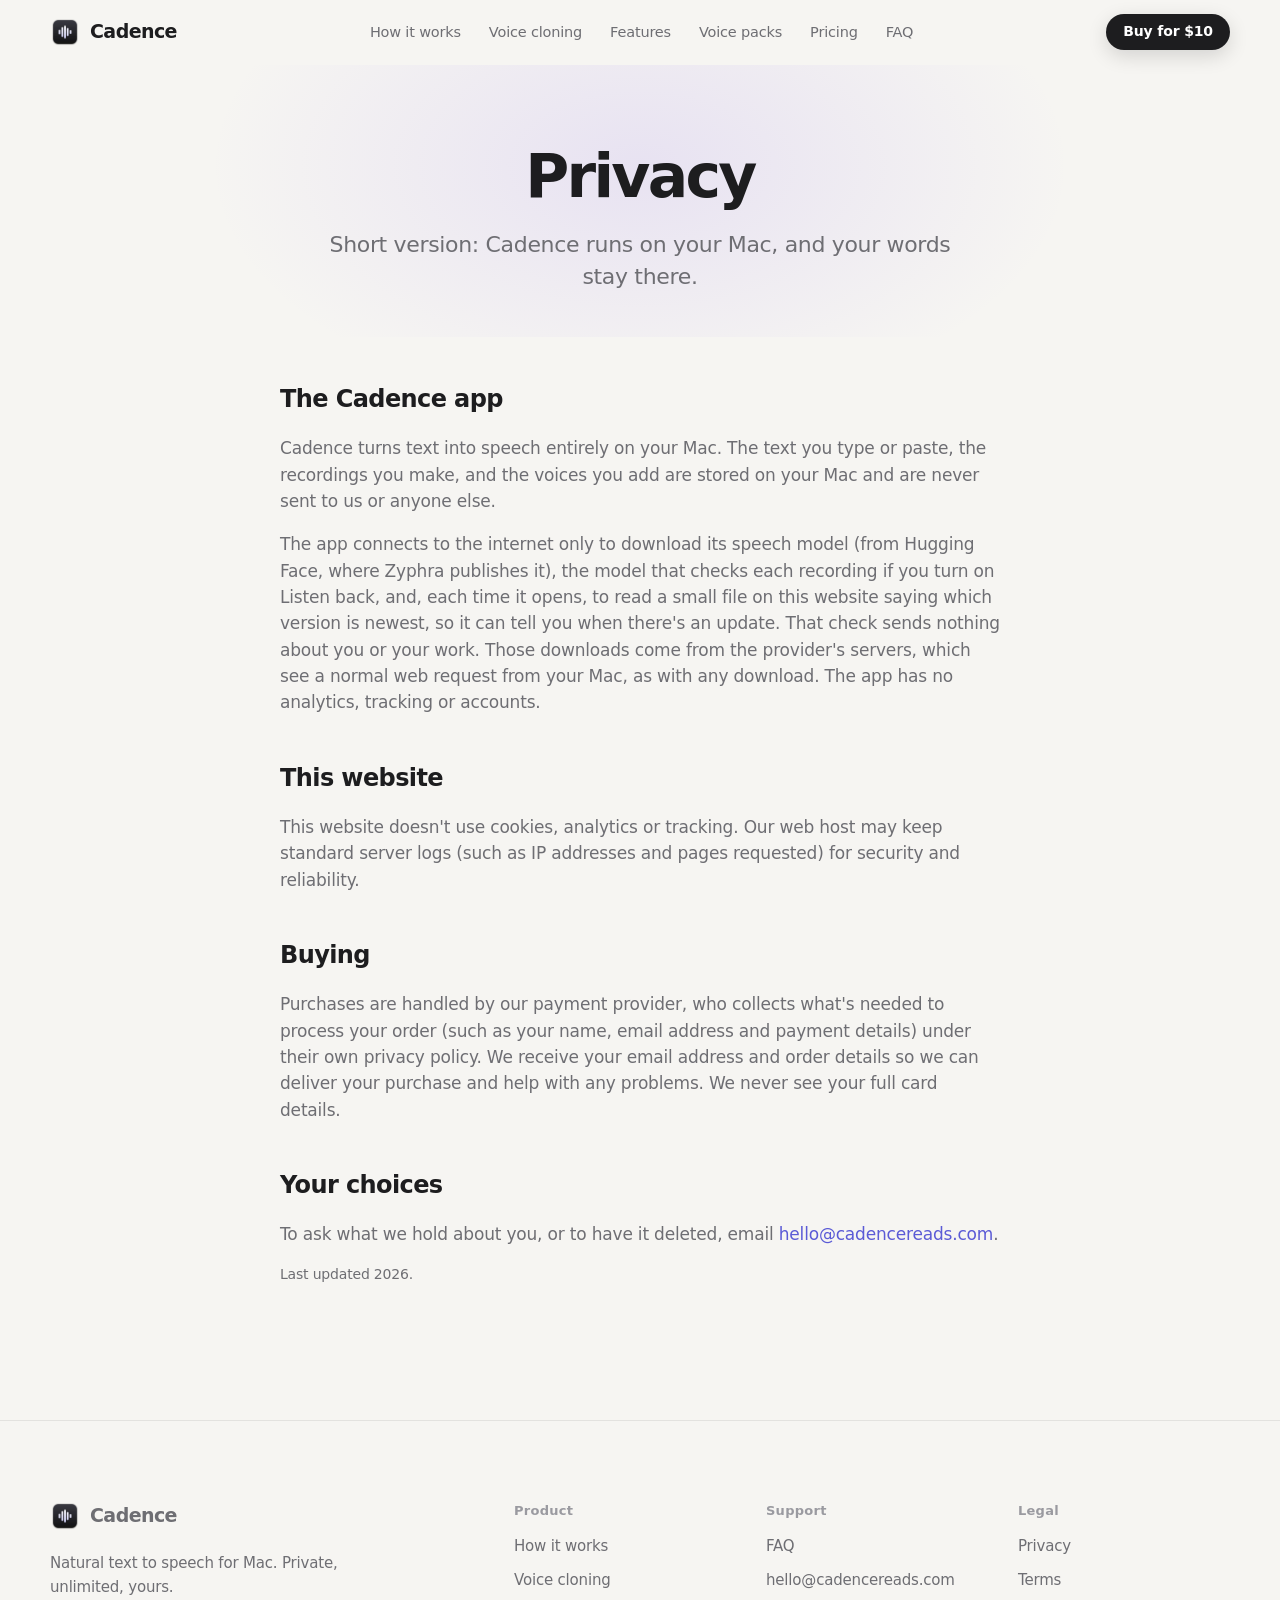
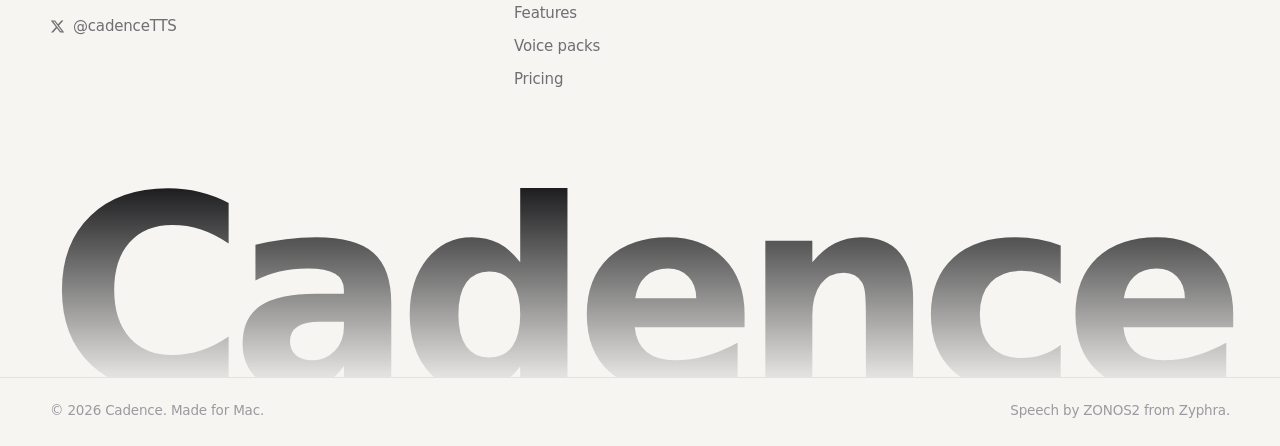
==== commit b147166c: "Give voice cloning its own section on the home page A 'Clone any voice from a few clean recordings' " ====
--- a/privacy.html
+++ b/privacy.html
@@ -27,6 +27,7 @@
       <a class="logo" href="index.html"><img src="assets/img/icon.png" alt="">Cadence</a>
       <div class="nav-links">
         <a href="index.html#how">How it works</a>
+        <a href="index.html#clone">Voice cloning</a>
         <a href="index.html#features">Features</a>
         <a href="voices.html">Voice packs</a>
         <a href="index.html#pricing">Pricing</a>
@@ -40,7 +41,7 @@
       </div>
     </nav>
     <div class="mobile-menu" hidden>
-      <a href="index.html#how">How it works</a><a href="index.html#features">Features</a><a href="voices.html">Voice packs</a>
+      <a href="index.html#how">How it works</a><a href="index.html#clone">Voice cloning</a><a href="index.html#features">Features</a><a href="voices.html">Voice packs</a>
       <a href="index.html#pricing">Pricing</a><a href="index.html#faq">FAQ</a>
     </div>
   </header>
@@ -73,7 +74,7 @@
         <a class="social" data-x href="https://x.com/cadenceTTS" rel="noopener"><svg viewBox="0 0 24 24" aria-hidden="true"><path d="M18.244 2.25h3.308l-7.227 8.26 8.502 11.24H16.17l-5.214-6.817L4.99 21.75H1.68l7.73-8.835L1.254 2.25H8.08l4.713 6.231zm-1.161 17.52h1.833L7.084 4.126H5.117z"/></svg><span>@cadenceTTS</span></a>
       </div>
       <div><h4>Product</h4><ul>
-        <li><a href="index.html#how">How it works</a></li><li><a href="index.html#features">Features</a></li>
+        <li><a href="index.html#how">How it works</a></li><li><a href="index.html#clone">Voice cloning</a></li><li><a href="index.html#features">Features</a></li>
         <li><a href="voices.html">Voice packs</a></li><li><a href="index.html#pricing">Pricing</a></li></ul></div>
       <div><h4>Support</h4><ul>
         <li><a href="index.html#faq">FAQ</a></li><li><a data-email href="#">Contact us</a></li></ul></div>
--- a/assets/css/site.css
+++ b/assets/css/site.css
@@ -347,6 +347,18 @@
 }
 .reveal { opacity: 0; transform: translateY(24px); transition: opacity .8s cubic-bezier(.2, .7, .2, 1), transform .8s cubic-bezier(.2, .7, .2, 1); }
 .reveal.in { opacity: 1; transform: none; }
+/* ---------- voice cloning ---------- */
+.clone { display: grid; grid-template-columns: 1fr 1.15fr; gap: 64px; align-items: center; }
+.clone-copy .kicker { font-size: 14px; font-weight: 600; color: var(--accent); display: block; margin-bottom: 14px; }
+.clone-copy .lede { margin: 18px 0 0; }
+.clone-list { list-style: none; padding: 0; margin: 28px 0 0; display: grid; gap: 14px; }
+.clone-list li { display: flex; gap: 12px; color: var(--muted); }
+.clone-list li b { color: var(--text); font-weight: 600; }
+.clone-list .icon { flex: none; width: 20px; height: 20px; margin-top: 2px; color: var(--accent); }
+.consent { display: flex; gap: 10px; align-items: flex-start; margin: 26px 0 28px; padding: 14px 16px; border-radius: 14px;
+  background: var(--surface-2); color: var(--muted); font-size: 14.5px; }
+.consent .icon { flex: none; width: 18px; height: 18px; margin-top: 1px; color: var(--accent); }
+
 @media (prefers-reduced-motion: reduce) {
   html { scroll-behavior: auto; }
   .reveal { opacity: 1; transform: none; transition: none; }
@@ -355,6 +367,7 @@
 
 /* ---------- responsive ---------- */
 @media (max-width: 980px) {
+  .clone { grid-template-columns: 1fr; gap: 40px; }
   .nav-links { display: none; }
   .menu-button { display: grid; place-items: center; }
   .mobile-menu {
